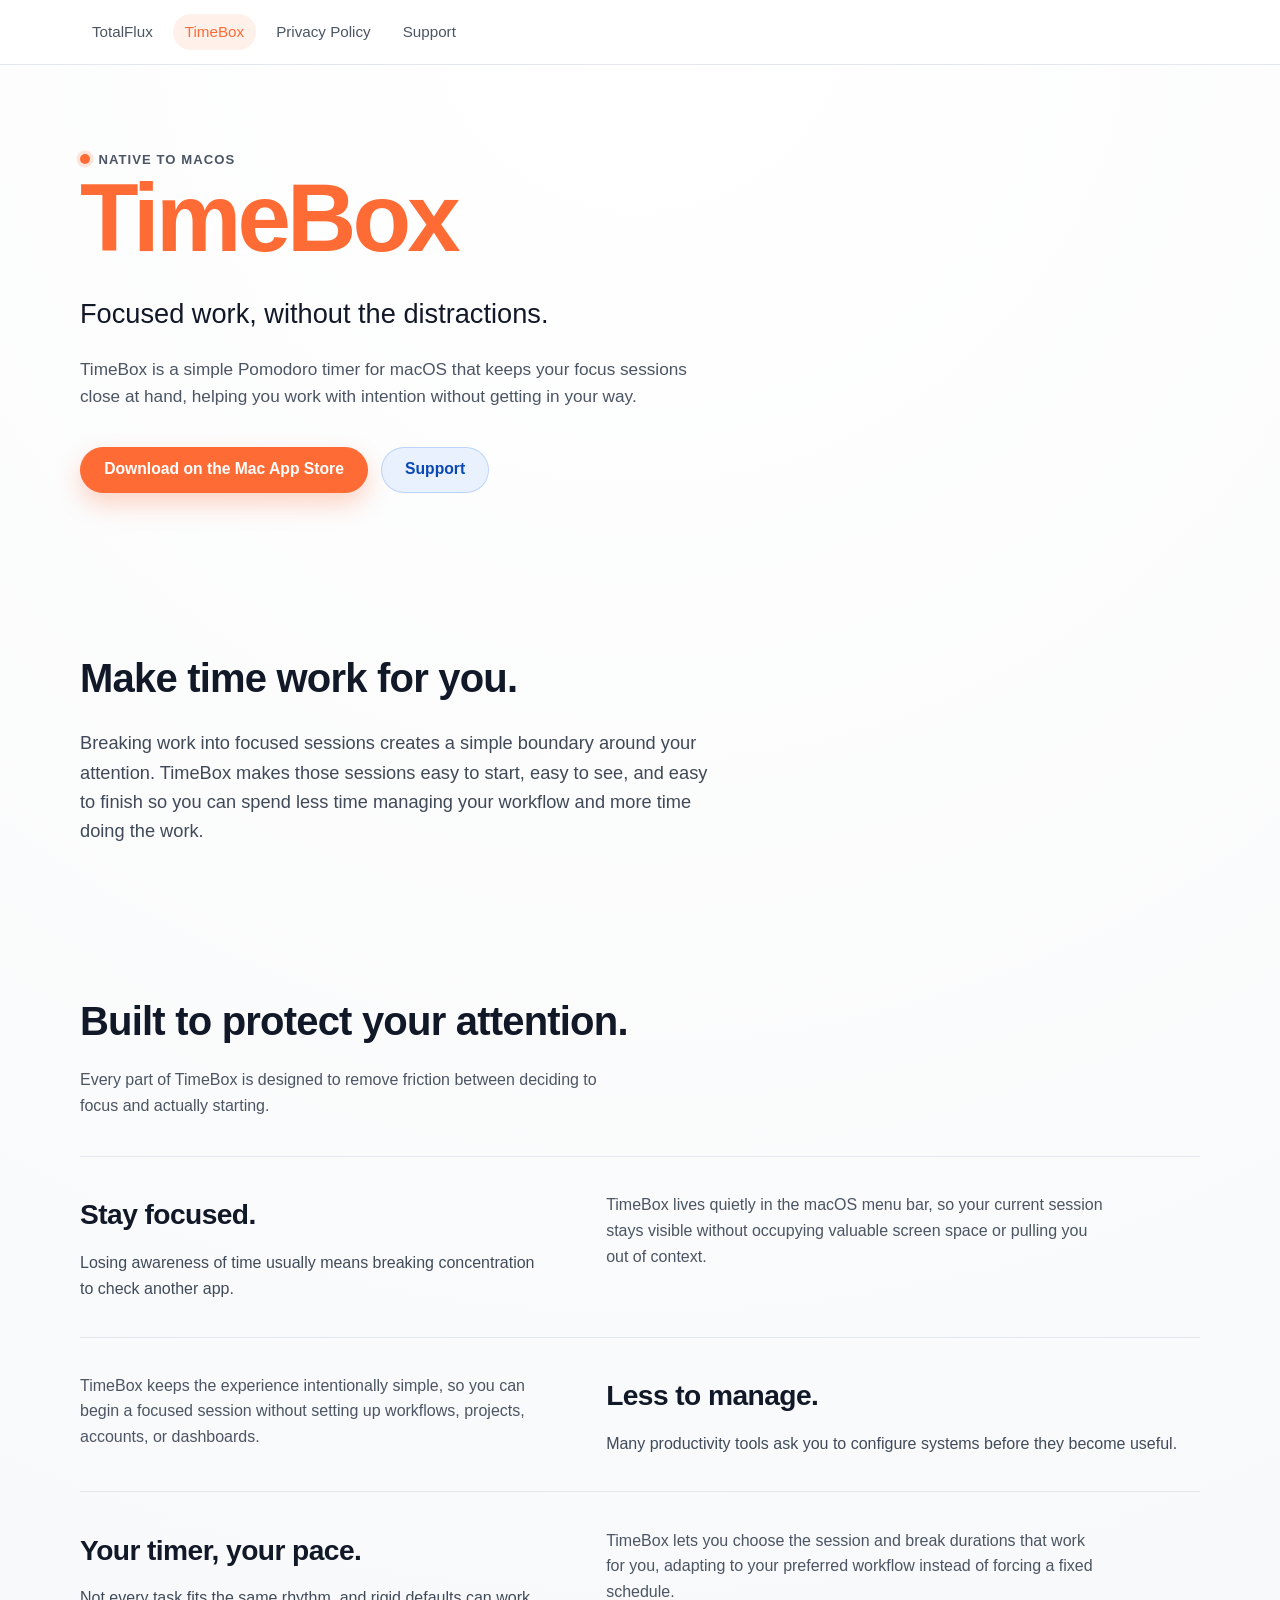
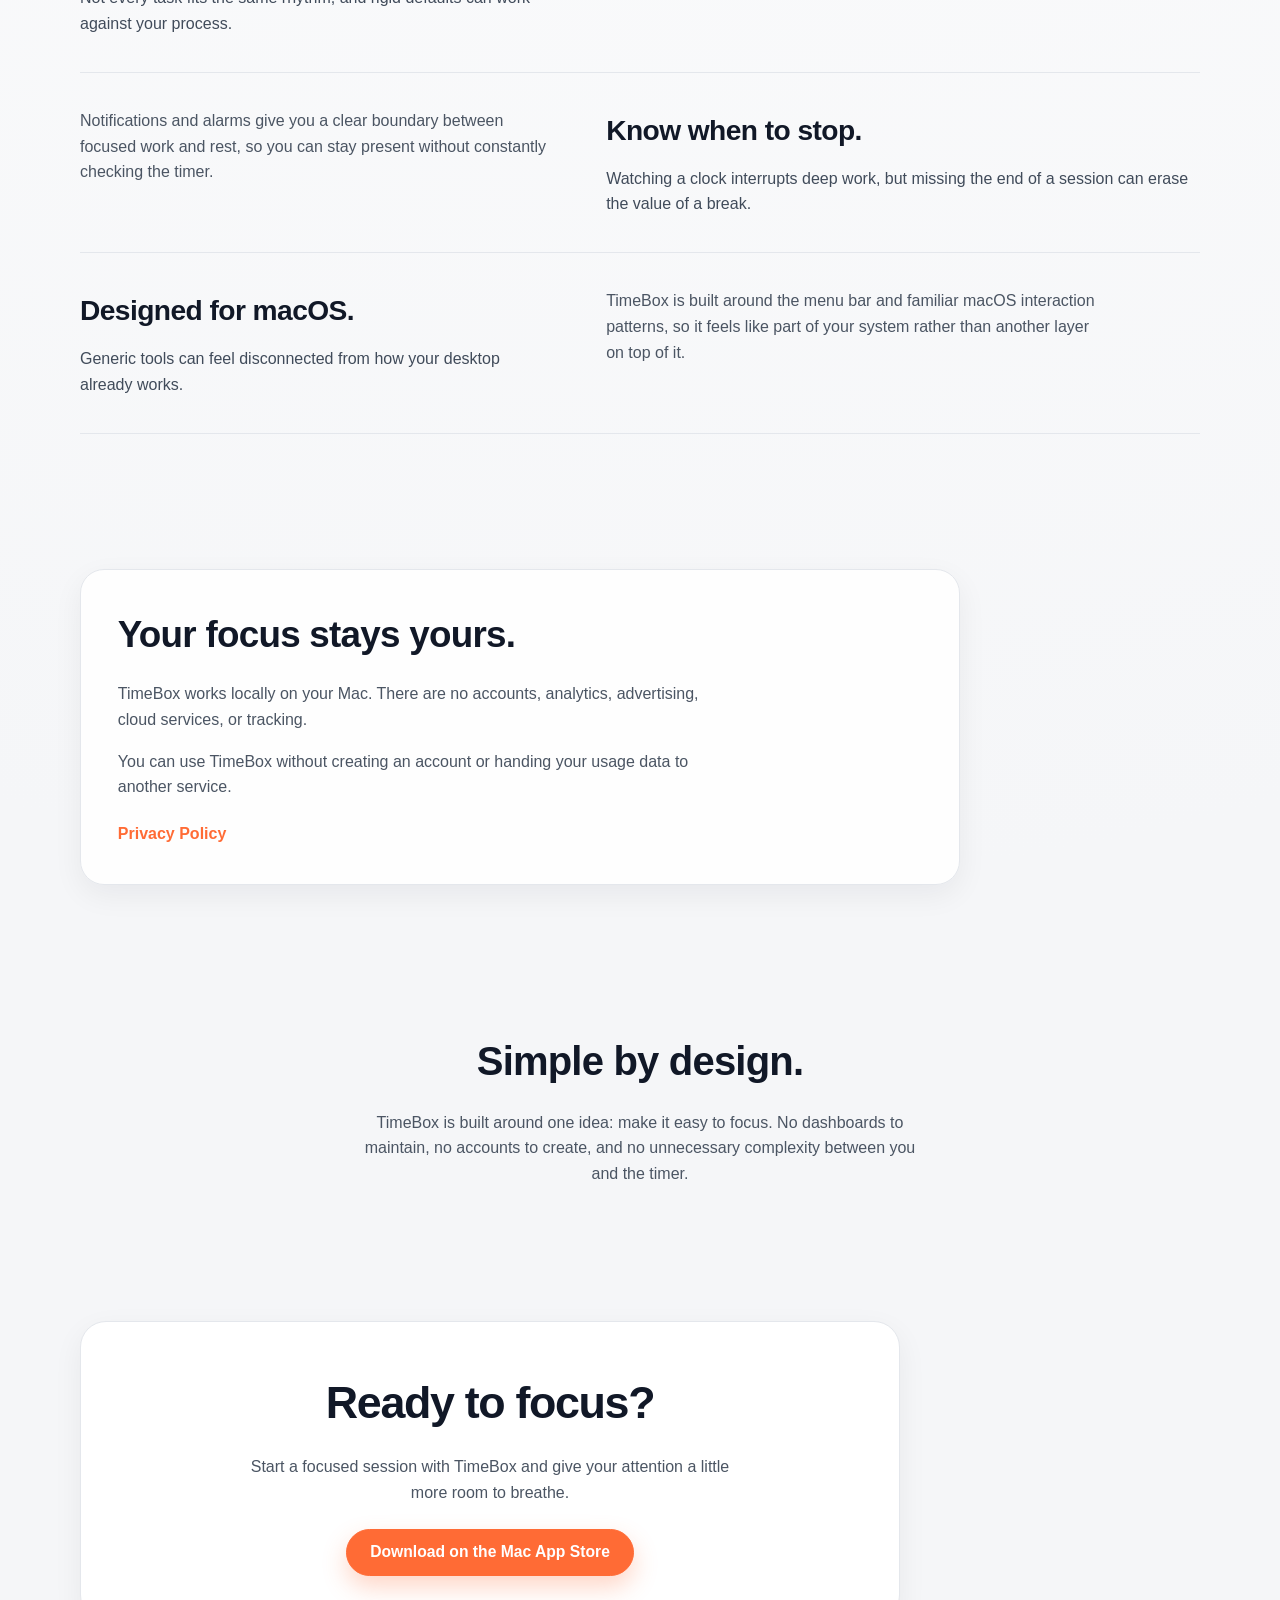
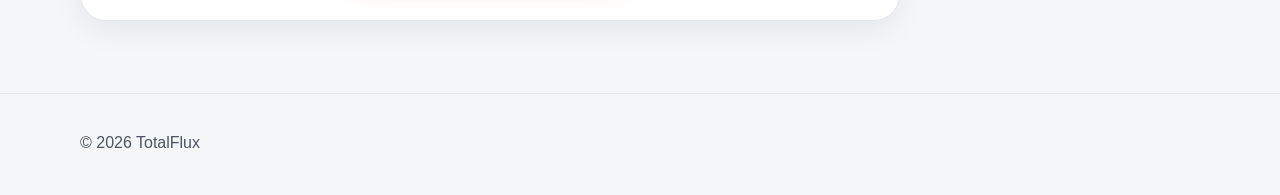
==== timebox/index.html @ 3e1428f9 "First draft of TimeBox landing page" ====
<!doctype html>
<html lang="en">
  <head>
    <meta charset="utf-8" />
    <meta name="viewport" content="width=device-width, initial-scale=1" />
    <title>TimeBox | Focused Work for macOS | TotalFlux</title>
    <meta
      name="description"
      content="TimeBox is a simple Pomodoro timer for macOS that helps you create focused work sessions and intentional breaks without extra complexity."
    />
    <link rel="stylesheet" href="../assets/style.css" />
    <link rel="stylesheet" href="../assets/timebox.css" />
  </head>
  <body class="timebox-page">
    <div class="page-shell">
      <header class="timebox-header">
        <div class="container">
          <nav class="timebox-nav" aria-label="Primary">
            <ul class="timebox-nav-list">
              <li><a class="timebox-nav-link" href="/">TotalFlux</a></li>
              <li>
                <a class="timebox-nav-link" href="index.html" aria-current="page">TimeBox</a>
              </li>
              <li>
                <a class="timebox-nav-link" href="privacy/index.html">Privacy Policy</a>
              </li>
              <li>
                <a class="timebox-nav-link" href="support/index.html">Support</a>
              </li>
            </ul>
          </nav>
        </div>
      </header>

      <main>
        <section class="hero timebox-hero" aria-labelledby="timebox-hero-title">
          <div class="container">
            <div class="hero-content timebox-hero-content">
              <p class="timebox-kicker">Native to macOS</p>
              <h1 class="hero-title" id="timebox-hero-title">
                <span class="timebox-wordmark">TimeBox</span>
              </h1>
              <p class="hero-tagline">Focused work, without the distractions.</p>
              <p class="hero-description">
                TimeBox is a simple Pomodoro timer for macOS that keeps your focus sessions
                close at hand, helping you work with intention without getting in your way.
              </p>
              <div class="timebox-cta-row">
                <button type="button" class="button-primary timebox-button timebox-button--primary">
                  Download on the Mac App Store
                </button>
                <a class="timebox-button timebox-button--secondary" href="support/index.html">
                  Support
                </a>
              </div>
            </div>
          </div>
        </section>

        <section class="section timebox-core-idea" aria-labelledby="core-idea-title">
          <div class="container">
            <div class="section-heading">
              <h2 id="core-idea-title">Make time work for you.</h2>
              <p>
                Breaking work into focused sessions creates a simple boundary around your
                attention. TimeBox makes those sessions easy to start, easy to see, and easy
                to finish so you can spend less time managing your workflow and more time
                doing the work.
              </p>
            </div>
          </div>
        </section>

        <section class="section timebox-value" aria-labelledby="timebox-value-title">
          <div class="container">
            <div class="section-heading">
              <h2 id="timebox-value-title">Built to protect your attention.</h2>
              <p>
                Every part of TimeBox is designed to remove friction between deciding to focus
                and actually starting.
              </p>
            </div>

            <div class="timebox-value-rows">
              <article class="timebox-value-row">
                <div class="timebox-value-intro">
                  <h3>Stay focused.</h3>
                  <p>
                    Losing awareness of time usually means breaking concentration to check
                    another app.
                  </p>
                </div>
                <p class="timebox-value-solution">
                  TimeBox lives quietly in the macOS menu bar, so your current session stays
                  visible without occupying valuable screen space or pulling you out of context.
                </p>
              </article>

              <article class="timebox-value-row">
                <div class="timebox-value-intro">
                  <h3>Less to manage.</h3>
                  <p>
                    Many productivity tools ask you to configure systems before they become
                    useful.
                  </p>
                </div>
                <p class="timebox-value-solution">
                  TimeBox keeps the experience intentionally simple, so you can begin a focused
                  session without setting up workflows, projects, accounts, or dashboards.
                </p>
              </article>

              <article class="timebox-value-row">
                <div class="timebox-value-intro">
                  <h3>Your timer, your pace.</h3>
                  <p>
                    Not every task fits the same rhythm, and rigid defaults can work against
                    your process.
                  </p>
                </div>
                <p class="timebox-value-solution">
                  TimeBox lets you choose the session and break durations that work for you,
                  adapting to your preferred workflow instead of forcing a fixed schedule.
                </p>
              </article>

              <article class="timebox-value-row">
                <div class="timebox-value-intro">
                  <h3>Know when to stop.</h3>
                  <p>
                    Watching a clock interrupts deep work, but missing the end of a session can
                    erase the value of a break.
                  </p>
                </div>
                <p class="timebox-value-solution">
                  Notifications and alarms give you a clear boundary between focused work and
                  rest, so you can stay present without constantly checking the timer.
                </p>
              </article>

              <article class="timebox-value-row">
                <div class="timebox-value-intro">
                  <h3>Designed for macOS.</h3>
                  <p>
                    Generic tools can feel disconnected from how your desktop already works.
                  </p>
                </div>
                <p class="timebox-value-solution">
                  TimeBox is built around the menu bar and familiar macOS interaction patterns,
                  so it feels like part of your system rather than another layer on top of it.
                </p>
              </article>
            </div>
          </div>
        </section>

        <section class="section timebox-privacy" aria-labelledby="timebox-privacy-title">
          <div class="container">
            <div class="timebox-privacy-panel">
              <h2 id="timebox-privacy-title">Your focus stays yours.</h2>
              <p>
                TimeBox works locally on your Mac. There are no accounts, analytics,
                advertising, cloud services, or tracking.
              </p>
              <p>
                You can use TimeBox without creating an account or handing your usage data to
                another service.
              </p>
              <a class="product-link timebox-privacy-link" href="privacy/index.html">
                Privacy Policy
              </a>
            </div>
          </div>
        </section>

        <section class="section timebox-simplicity" aria-labelledby="timebox-simplicity-title">
          <div class="container">
            <div class="section-heading section-heading--centered">
              <h2 id="timebox-simplicity-title">Simple by design.</h2>
              <p>
                TimeBox is built around one idea: make it easy to focus. No dashboards to
                maintain, no accounts to create, and no unnecessary complexity between you and
                the timer.
              </p>
            </div>
          </div>
        </section>

        <section class="section timebox-final-cta" aria-labelledby="timebox-final-cta-title">
          <div class="container">
            <div class="timebox-final-cta-panel">
              <h2 id="timebox-final-cta-title">Ready to focus?</h2>
              <p>
                Start a focused session with TimeBox and give your attention a little more room
                to breathe.
              </p>
              <button type="button" class="button-primary timebox-button timebox-button--primary">
                Download on the Mac App Store
              </button>
            </div>
          </div>
        </section>
      </main>

      <footer class="site-footer">
        <div class="container">
          <p>&copy; 2026 TotalFlux</p>
        </div>
      </footer>
    </div>
  </body>
</html>
---- assets/style.css ----
:root {
  --font-sans: -apple-system, BlinkMacSystemFont, "SF Pro Text", "SF Pro Display",
    "Segoe UI", Roboto, "Helvetica Neue", Arial, sans-serif;
  --color-background: #f5f6f8;
  --color-surface: #ffffff;
  --color-border: #e4e7ec;
  --color-text-primary: #111827;
  --color-text-secondary: #4b5563;
  --color-accent: #111111;
  --color-accent-hover: #2a2a2a;
  --radius-card: 20px;
  --radius-button: 999px;
  --shadow-soft: 0 10px 30px rgba(17, 24, 39, 0.06);
  --shadow-hover: 0 18px 36px rgba(17, 24, 39, 0.1);
  --transition-base: 240ms ease;
  --max-content-width: 1120px;
}

*,
*::before,
*::after {
  box-sizing: border-box;
}

html,
body {
  margin: 0;
  padding: 0;
}

body {
  font-family: var(--font-sans);
  color: var(--color-text-primary);
  background: radial-gradient(circle at top, #ffffff 0%, var(--color-background) 72%);
  line-height: 1.6;
  text-rendering: optimizeLegibility;
  -webkit-font-smoothing: antialiased;
}

.page-shell {
  min-height: 100vh;
  display: flex;
  flex-direction: column;
}

.container {
  width: min(var(--max-content-width), calc(100% - 3rem));
  margin: 0 auto;
}

.hero {
  padding: clamp(5rem, 13vh, 9rem) 0 clamp(4rem, 10vh, 7rem);
}

.hero-content {
  max-width: 760px;
}

.hero-content--centered {
  margin: 0 auto;
  text-align: center;
}

.hero-content--centered .hero-tagline,
.hero-content--centered .hero-description {
  margin-inline: auto;
}

.hero-title {
  margin: 0;
  font-size: clamp(3.15rem, 8vw, 6rem);
  font-weight: 620;
  letter-spacing: -0.04em;
  line-height: 0.96;
}

.hero-tagline {
  margin: 1.75rem 0 0;
  font-size: clamp(1.2rem, 2.2vw, 1.7rem);
  color: var(--color-text-primary);
  max-width: 34ch;
}

.hero-description {
  margin: 1.25rem 0 0;
  max-width: 65ch;
  font-size: 1.075rem;
  color: var(--color-text-secondary);
}

.button-primary {
  margin-top: 2.25rem;
  display: inline-flex;
  align-items: center;
  justify-content: center;
  padding: 0.8rem 1.45rem;
  border-radius: var(--radius-button);
  background: var(--color-accent);
  color: #ffffff;
  text-decoration: none;
  font-weight: 560;
  transition: background-color var(--transition-base),
    transform var(--transition-base), box-shadow var(--transition-base);
  box-shadow: 0 10px 20px rgba(17, 24, 39, 0.12);
}

.button-primary:hover,
.button-primary:focus-visible {
  background: var(--color-accent-hover);
  transform: translateY(-1px);
  box-shadow: 0 14px 22px rgba(17, 24, 39, 0.16);
}

.section {
  padding: clamp(3.4rem, 8vh, 5rem) 0;
}

.section-heading h2 {
  margin: 0;
  font-size: clamp(1.85rem, 3.4vw, 2.5rem);
  letter-spacing: -0.02em;
}

.section-heading p {
  margin: 0.9rem 0 0;
  color: var(--color-text-secondary);
  max-width: 62ch;
}

.section-heading--centered {
  text-align: center;
}

.section-heading--centered p {
  margin-inline: auto;
}

.principles-grid {
  margin-top: 2rem;
  display: grid;
  grid-template-columns: repeat(2, minmax(0, 1fr));
  gap: 1rem;
}

.principle-card,
.product-card {
  border-radius: var(--radius-card);
  border: 1px solid var(--color-border);
  background: var(--color-surface);
  box-shadow: var(--shadow-soft);
  transition: transform var(--transition-base), box-shadow var(--transition-base),
    border-color var(--transition-base);
}

.principle-card {
  padding: 1.55rem;
}

.principle-card h3 {
  margin: 0;
  font-size: 1.24rem;
  letter-spacing: -0.01em;
}

.principle-card p {
  margin: 0.75rem 0 0;
  color: var(--color-text-secondary);
}

.principle-card:hover,
.principle-card:focus-within,
.product-card:hover,
.product-card:focus-within {
  transform: translateY(-4px);
  border-color: #d4dae2;
  box-shadow: var(--shadow-hover);
}

.section-products {
  padding-top: 2.25rem;
}

.products-layout {
  margin-top: 1.4rem;
  display: flex;
  flex-wrap: wrap;
  justify-content: center;
  gap: 1rem;
}

.product-card {
  margin-top: 0;
  padding: 2rem;
  max-width: 680px;
  flex: 1 1 320px;
}

.product-card h3 {
  margin: 0;
  font-size: clamp(1.5rem, 2.4vw, 2rem);
  letter-spacing: -0.02em;
}

.product-card p {
  margin: 0.85rem 0 0;
  color: var(--color-text-secondary);
  max-width: 56ch;
}

.product-link {
  display: inline-block;
  margin-top: 1.2rem;
  color: var(--color-text-primary);
  font-weight: 600;
  text-decoration: none;
  transition: color var(--transition-base);
}

.product-link:hover,
.product-link:focus-visible {
  color: #1e3a8a;
}

.site-footer {
  margin-top: auto;
  padding: 2.2rem 0 2.5rem;
  border-top: 1px solid var(--color-border);
}

.site-footer p {
  margin: 0;
  color: var(--color-text-secondary);
}

@media (max-width: 900px) {
  .container {
    width: min(var(--max-content-width), calc(100% - 2.25rem));
  }

  .hero {
    padding-top: clamp(4.1rem, 10vh, 6.2rem);
  }

  .principles-grid {
    grid-template-columns: 1fr;
  }
}

@media (max-width: 600px) {
  .hero-tagline {
    margin-top: 1.2rem;
  }

  .button-primary {
    margin-top: 1.8rem;
    width: 100%;
  }

  .principle-card,
  .product-card {
    padding: 1.4rem;
  }
}
---- assets/timebox.css ----
/* TimeBox-specific styles only.
   Keep shared typography, layout, and reusable components in assets/style.css. */

.timebox-page {
  --timebox-accent: #ff6b35;
  --timebox-accent-soft: #ff8559;
  --timebox-blue: #0c66f4;
  --timebox-blue-ink: #0a49b5;
  --timebox-ring: rgba(255, 107, 53, 0.36);
  --timebox-nav-bg: rgba(255, 255, 255, 0.8);
}

.timebox-page {
  background: radial-gradient(circle at top, #ffffff 0%, #f5f6f8 72%);
}

.timebox-page .timebox-header {
  position: sticky;
  top: 0;
  z-index: 20;
  border-bottom: 1px solid var(--color-border);
  background: var(--timebox-nav-bg);
  backdrop-filter: blur(7px);
}

.timebox-page .timebox-nav {
  padding: 0.9rem 0;
}

.timebox-page .timebox-nav-list {
  margin: 0;
  padding: 0;
  list-style: none;
  display: flex;
  align-items: center;
  justify-content: flex-start;
  gap: 0.5rem;
  flex-wrap: wrap;
}

.timebox-page .timebox-nav-link {
  display: inline-flex;
  align-items: center;
  min-height: 2rem;
  padding: 0.35rem 0.75rem;
  border-radius: 999px;
  color: var(--color-text-secondary);
  text-decoration: none;
  font-size: 0.95rem;
  font-weight: 540;
  transition: background-color var(--transition-base), color var(--transition-base);
}

.timebox-page .timebox-nav-link:hover,
.timebox-page .timebox-nav-link:focus-visible {
  color: var(--color-text-primary);
  background: rgba(17, 24, 39, 0.05);
}

.timebox-page .timebox-nav-link[aria-current="page"] {
  color: var(--timebox-accent);
  background: rgba(255, 107, 53, 0.1);
}

.timebox-page .timebox-hero {
  padding-top: clamp(3.2rem, 9vh, 5.8rem);
}

.timebox-page .timebox-hero-content {
  max-width: 720px;
}

.timebox-page .timebox-kicker {
  margin: 0;
  display: inline-flex;
  align-items: center;
  gap: 0.5rem;
  font-size: 0.82rem;
  font-weight: 620;
  letter-spacing: 0.08em;
  text-transform: uppercase;
  color: var(--color-text-secondary);
}

.timebox-page .timebox-kicker::before {
  content: "";
  width: 0.65rem;
  height: 0.65rem;
  border-radius: 999px;
  background: var(--timebox-accent);
  box-shadow: 0 0 0 0.22rem rgba(255, 107, 53, 0.16);
}

.timebox-page .timebox-wordmark {
  color: var(--timebox-accent);
}

.timebox-page .timebox-cta-row {
  margin-top: 2.25rem;
  display: flex;
  flex-wrap: wrap;
  gap: 0.8rem;
  align-items: center;
}

.timebox-page .timebox-button {
  display: inline-flex;
  align-items: center;
  justify-content: center;
  padding: 0.8rem 1.45rem;
  border-radius: var(--radius-button);
  border: 1px solid transparent;
  font-size: 0.98rem;
  font-weight: 560;
  line-height: 1.2;
  text-decoration: none;
  cursor: pointer;
  transition: transform var(--transition-base), box-shadow var(--transition-base),
    border-color var(--transition-base), background-color var(--transition-base),
    color var(--transition-base);
}

.timebox-page .button-primary.timebox-button {
  margin-top: 0;
}

.timebox-page .timebox-button--primary {
  background: var(--timebox-accent);
  border-color: var(--timebox-accent);
  color: #ffffff;
  box-shadow: 0 11px 24px rgba(255, 107, 53, 0.28);
}

.timebox-page .timebox-button--primary:hover,
.timebox-page .timebox-button--primary:focus-visible {
  background: #f45a22;
  border-color: #f45a22;
  transform: translateY(-1px);
  box-shadow: 0 14px 28px rgba(255, 107, 53, 0.3);
}

.timebox-page .timebox-button--secondary {
  background: rgba(12, 102, 244, 0.08);
  border-color: rgba(12, 102, 244, 0.2);
  color: var(--timebox-blue-ink);
}

.timebox-page .timebox-button--secondary:hover,
.timebox-page .timebox-button--secondary:focus-visible {
  background: rgba(12, 102, 244, 0.16);
  border-color: rgba(12, 102, 244, 0.34);
  color: #083892;
  transform: translateY(-1px);
}

.timebox-page .timebox-core-idea {
  padding-top: clamp(2.8rem, 7vh, 4.1rem);
}

.timebox-page .timebox-core-idea .section-heading {
  max-width: 860px;
}

.timebox-page .timebox-core-idea .section-heading p {
  margin-top: 1.15rem;
  font-size: 1.14rem;
  color: #3f4957;
}

.timebox-page .timebox-value .section-heading {
  max-width: 760px;
}

.timebox-page .timebox-value-rows {
  margin-top: 2.35rem;
  border-top: 1px solid var(--color-border);
}

.timebox-page .timebox-value-row {
  display: grid;
  grid-template-columns: minmax(0, 0.95fr) minmax(0, 1.2fr);
  gap: 1.3rem 3.5rem;
  align-items: start;
  padding: 2.2rem 0;
  border-bottom: 1px solid var(--color-border);
}

.timebox-page .timebox-value-row:nth-child(even) .timebox-value-intro {
  grid-column: 2;
}

.timebox-page .timebox-value-row:nth-child(even) .timebox-value-solution {
  grid-column: 1;
  grid-row: 1;
}

.timebox-page .timebox-value-intro h3 {
  margin: 0;
  font-size: clamp(1.32rem, 2.8vw, 1.76rem);
  letter-spacing: -0.02em;
}

.timebox-page .timebox-value-intro p {
  margin: 0.8rem 0 0;
  color: #404b5a;
}

.timebox-page .timebox-value-solution {
  margin: 0;
  max-width: 56ch;
  color: var(--color-text-secondary);
}

.timebox-page .timebox-privacy {
  padding-top: clamp(2.8rem, 7vh, 4.3rem);
}

.timebox-page .timebox-privacy-panel {
  max-width: 880px;
  padding: clamp(1.5rem, 3vw, 2.3rem);
  border: 1px solid var(--color-border);
  border-radius: calc(var(--radius-card) + 4px);
  background: rgba(255, 255, 255, 0.9);
  box-shadow: var(--shadow-soft);
}

.timebox-page .timebox-privacy-panel h2 {
  margin: 0;
  font-size: clamp(1.8rem, 3vw, 2.3rem);
  letter-spacing: -0.02em;
}

.timebox-page .timebox-privacy-panel p {
  margin: 1rem 0 0;
  color: var(--color-text-secondary);
  max-width: 68ch;
}

.timebox-page .timebox-privacy-link {
  margin-top: 1.35rem;
  color: var(--timebox-accent);
}

.timebox-page .timebox-privacy-link:hover,
.timebox-page .timebox-privacy-link:focus-visible {
  color: #d74e1d;
}

.timebox-page .timebox-simplicity {
  padding-top: clamp(3rem, 8vh, 4.6rem);
}

.timebox-page .timebox-simplicity .section-heading {
  max-width: 740px;
  margin: 0 auto;
}

.timebox-page .timebox-simplicity .section-heading p {
  margin-top: 1.05rem;
}

.timebox-page .timebox-final-cta {
  padding-top: clamp(2.9rem, 7vh, 4.2rem);
}

.timebox-page .timebox-final-cta-panel {
  max-width: 820px;
  padding: clamp(1.7rem, 4vw, 2.8rem);
  border: 1px solid var(--color-border);
  border-radius: calc(var(--radius-card) + 6px);
  background: var(--color-surface);
  text-align: center;
  box-shadow: var(--shadow-soft);
}

.timebox-page .timebox-final-cta-panel h2 {
  margin: 0;
  font-size: clamp(1.92rem, 3.8vw, 2.8rem);
  letter-spacing: -0.03em;
}

.timebox-page .timebox-final-cta-panel p {
  margin: 0.95rem auto 0;
  max-width: 54ch;
  color: var(--color-text-secondary);
}

.timebox-page .timebox-final-cta-panel .timebox-button {
  margin-top: 1.5rem;
}

.timebox-page a:focus-visible,
.timebox-page button:focus-visible {
  outline: 3px solid var(--timebox-ring);
  outline-offset: 3px;
}

@media (max-width: 980px) {
  .timebox-page .timebox-value-row,
  .timebox-page .timebox-value-row:nth-child(even) {
    grid-template-columns: 1fr;
    gap: 1rem;
  }

  .timebox-page .timebox-value-row:nth-child(even) .timebox-value-intro,
  .timebox-page .timebox-value-row:nth-child(even) .timebox-value-solution {
    grid-column: auto;
    grid-row: auto;
  }
}

@media (max-width: 760px) {
  .timebox-page .timebox-header {
    position: static;
    backdrop-filter: none;
  }

  .timebox-page .timebox-nav-list {
    gap: 0.45rem;
  }

  .timebox-page .timebox-nav-link {
    min-height: 2.1rem;
    padding: 0.38rem 0.68rem;
    font-size: 0.92rem;
  }

  .timebox-page .timebox-cta-row {
    gap: 0.65rem;
  }
}

@media (max-width: 600px) {
  .timebox-page .timebox-hero {
    padding-top: 2.7rem;
  }

  .timebox-page .timebox-cta-row {
    margin-top: 1.75rem;
  }

  .timebox-page .timebox-button,
  .timebox-page .timebox-button--secondary {
    width: 100%;
  }

  .timebox-page .timebox-value-row {
    padding: 1.65rem 0;
  }

  .timebox-page .timebox-core-idea .section-heading p {
    font-size: 1.05rem;
  }
}

@media (prefers-reduced-motion: reduce) {
  .timebox-page *,
  .timebox-page *::before,
  .timebox-page *::after {
    transition: none !important;
    animation: none !important;
    scroll-behavior: auto !important;
  }
}
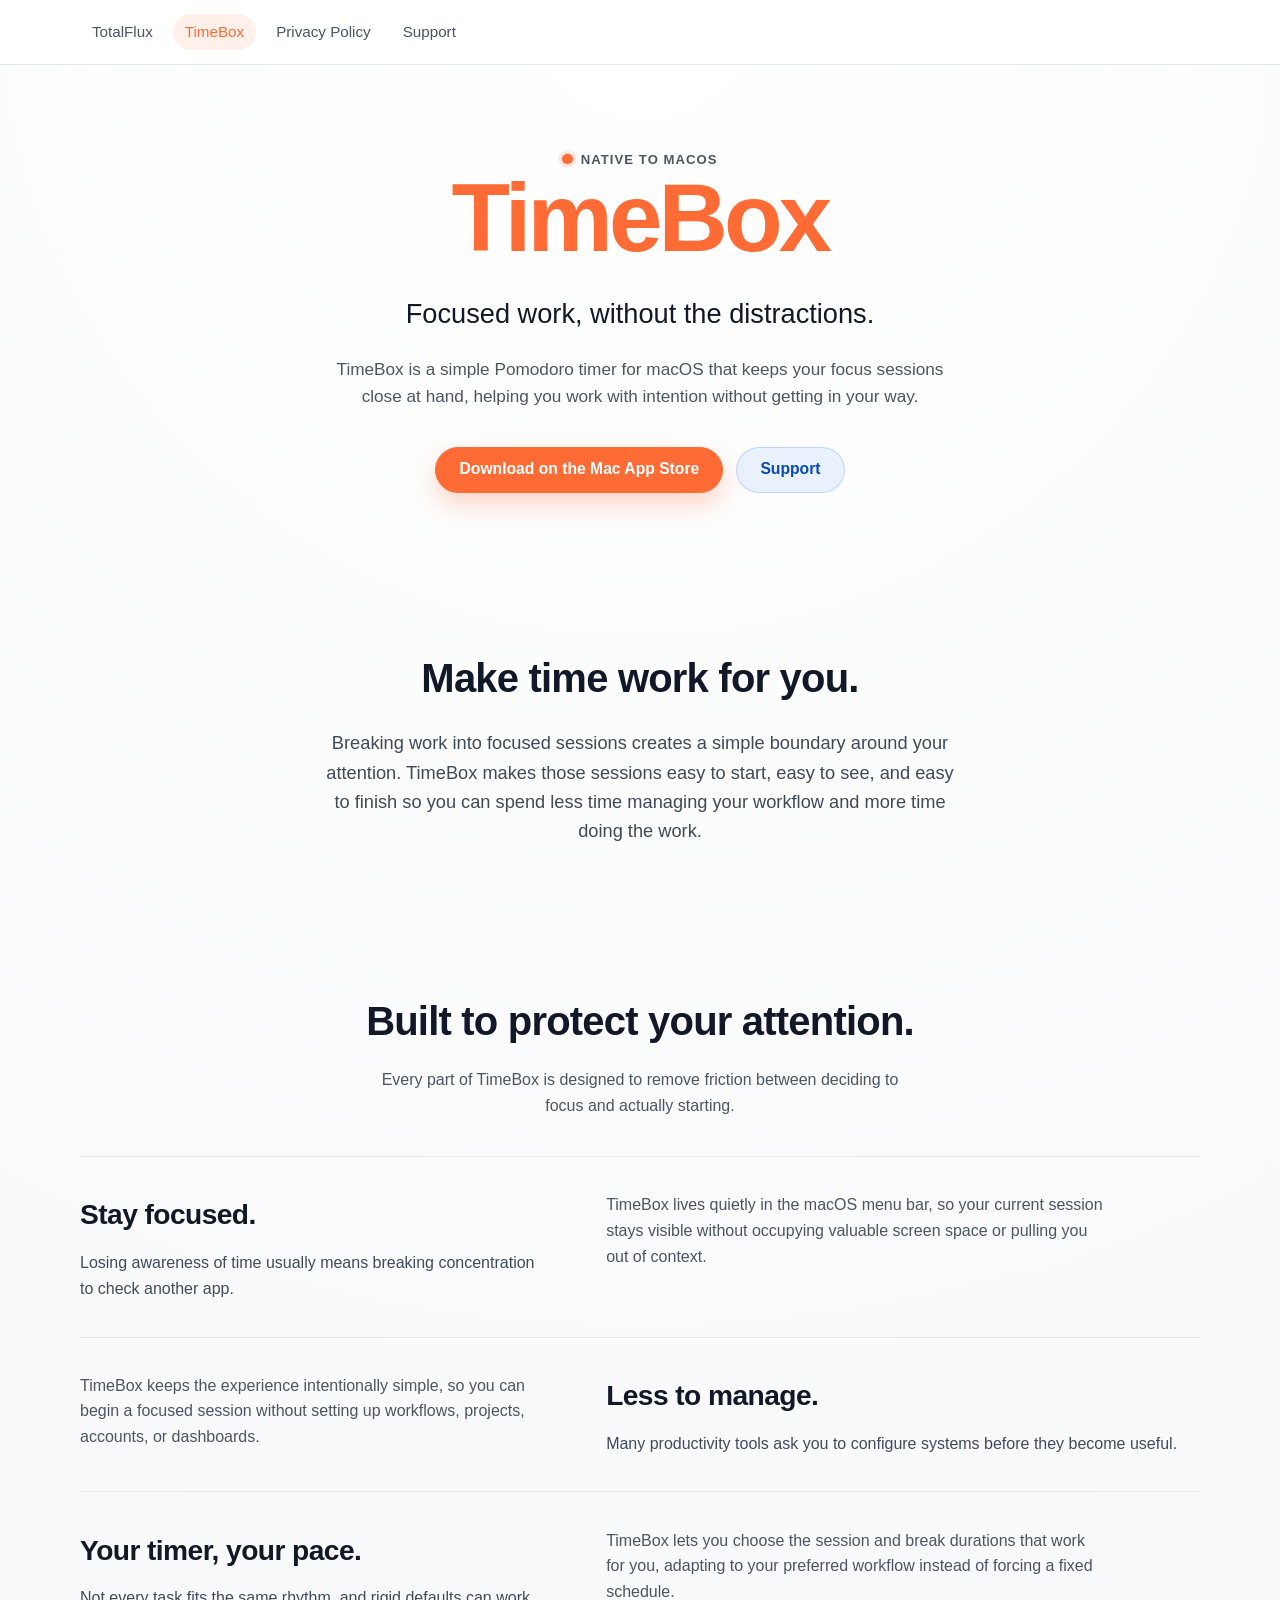
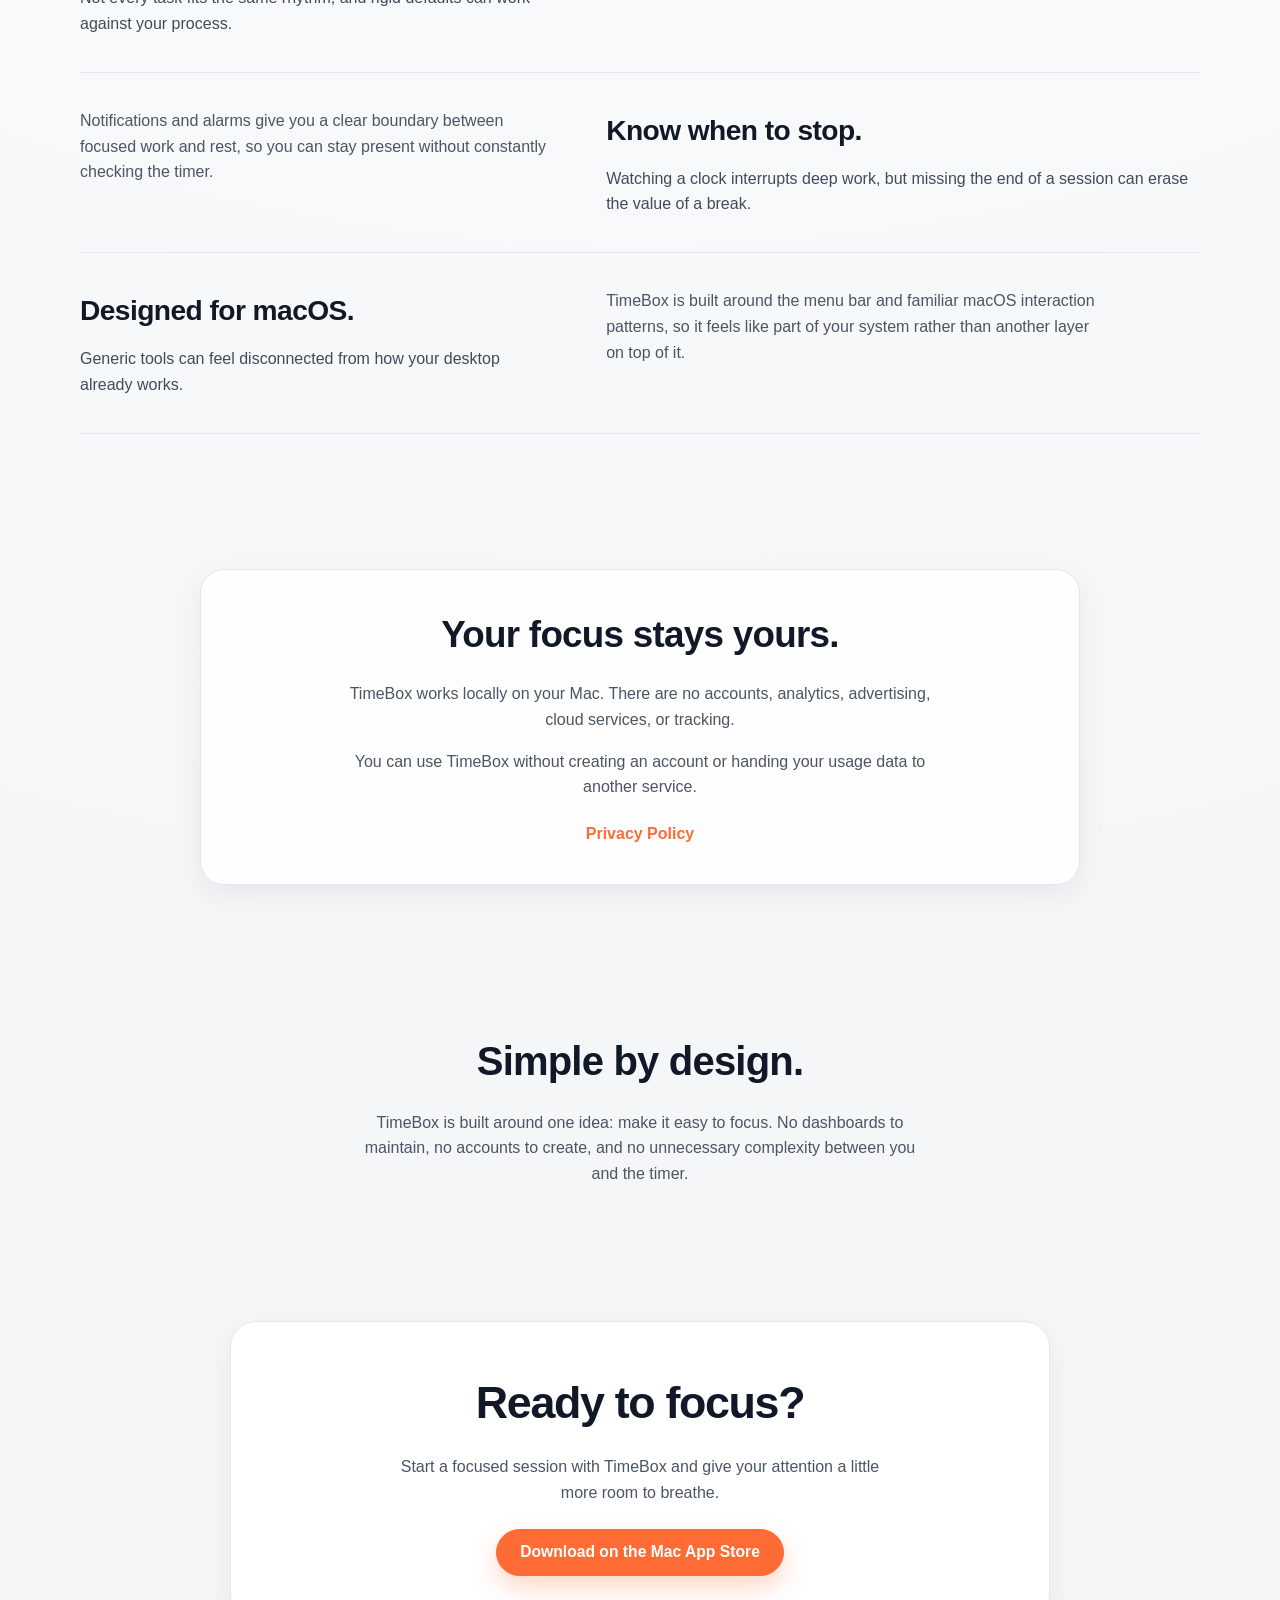
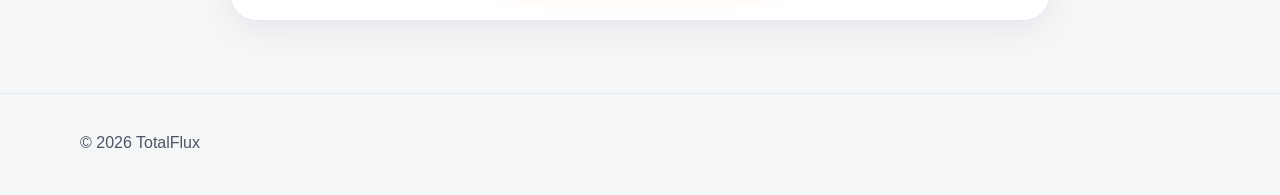
==== commit 4f8a9996: "Initial implementation of TimeBox landing page" ====
--- a/timebox/index.html
+++ b/timebox/index.html
@@ -17,7 +17,7 @@
         <div class="container">
           <nav class="timebox-nav" aria-label="Primary">
             <ul class="timebox-nav-list">
-              <li><a class="timebox-nav-link" href="/">TotalFlux</a></li>
+              <li><a class="timebox-nav-link" href="../index.html">TotalFlux</a></li>
               <li>
                 <a class="timebox-nav-link" href="index.html" aria-current="page">TimeBox</a>
               </li>
@@ -35,7 +35,7 @@
       <main>
         <section class="hero timebox-hero" aria-labelledby="timebox-hero-title">
           <div class="container">
-            <div class="hero-content timebox-hero-content">
+            <div class="hero-content timebox-hero-content hero-content--centered">
               <p class="timebox-kicker">Native to macOS</p>
               <h1 class="hero-title" id="timebox-hero-title">
                 <span class="timebox-wordmark">TimeBox</span>
@@ -59,7 +59,7 @@
 
         <section class="section timebox-core-idea" aria-labelledby="core-idea-title">
           <div class="container">
-            <div class="section-heading">
+            <div class="section-heading section-heading--centered">
               <h2 id="core-idea-title">Make time work for you.</h2>
               <p>
                 Breaking work into focused sessions creates a simple boundary around your
@@ -73,7 +73,7 @@
 
         <section class="section timebox-value" aria-labelledby="timebox-value-title">
           <div class="container">
-            <div class="section-heading">
+            <div class="section-heading section-heading--centered">
               <h2 id="timebox-value-title">Built to protect your attention.</h2>
               <p>
                 Every part of TimeBox is designed to remove friction between deciding to focus
--- a/assets/timebox.css
+++ b/assets/timebox.css
@@ -101,6 +101,10 @@
   flex-wrap: wrap;
   gap: 0.8rem;
   align-items: center;
+}
+
+.timebox-page .hero-content--centered .timebox-cta-row {
+  justify-content: center;
 }
 
 .timebox-page .timebox-button {
@@ -159,6 +163,7 @@
 
 .timebox-page .timebox-core-idea .section-heading {
   max-width: 860px;
+  margin: 0 auto;
 }
 
 .timebox-page .timebox-core-idea .section-heading p {
@@ -169,6 +174,7 @@
 
 .timebox-page .timebox-value .section-heading {
   max-width: 760px;
+  margin: 0 auto;
 }
 
 .timebox-page .timebox-value-rows {
@@ -217,10 +223,12 @@
 
 .timebox-page .timebox-privacy-panel {
   max-width: 880px;
+  margin: 0 auto;
   padding: clamp(1.5rem, 3vw, 2.3rem);
   border: 1px solid var(--color-border);
   border-radius: calc(var(--radius-card) + 4px);
   background: rgba(255, 255, 255, 0.9);
+  text-align: center;
   box-shadow: var(--shadow-soft);
 }
 
@@ -231,7 +239,7 @@
 }
 
 .timebox-page .timebox-privacy-panel p {
-  margin: 1rem 0 0;
+  margin: 1rem auto 0;
   color: var(--color-text-secondary);
   max-width: 68ch;
 }
@@ -265,6 +273,7 @@
 
 .timebox-page .timebox-final-cta-panel {
   max-width: 820px;
+  margin: 0 auto;
   padding: clamp(1.7rem, 4vw, 2.8rem);
   border: 1px solid var(--color-border);
   border-radius: calc(var(--radius-card) + 6px);
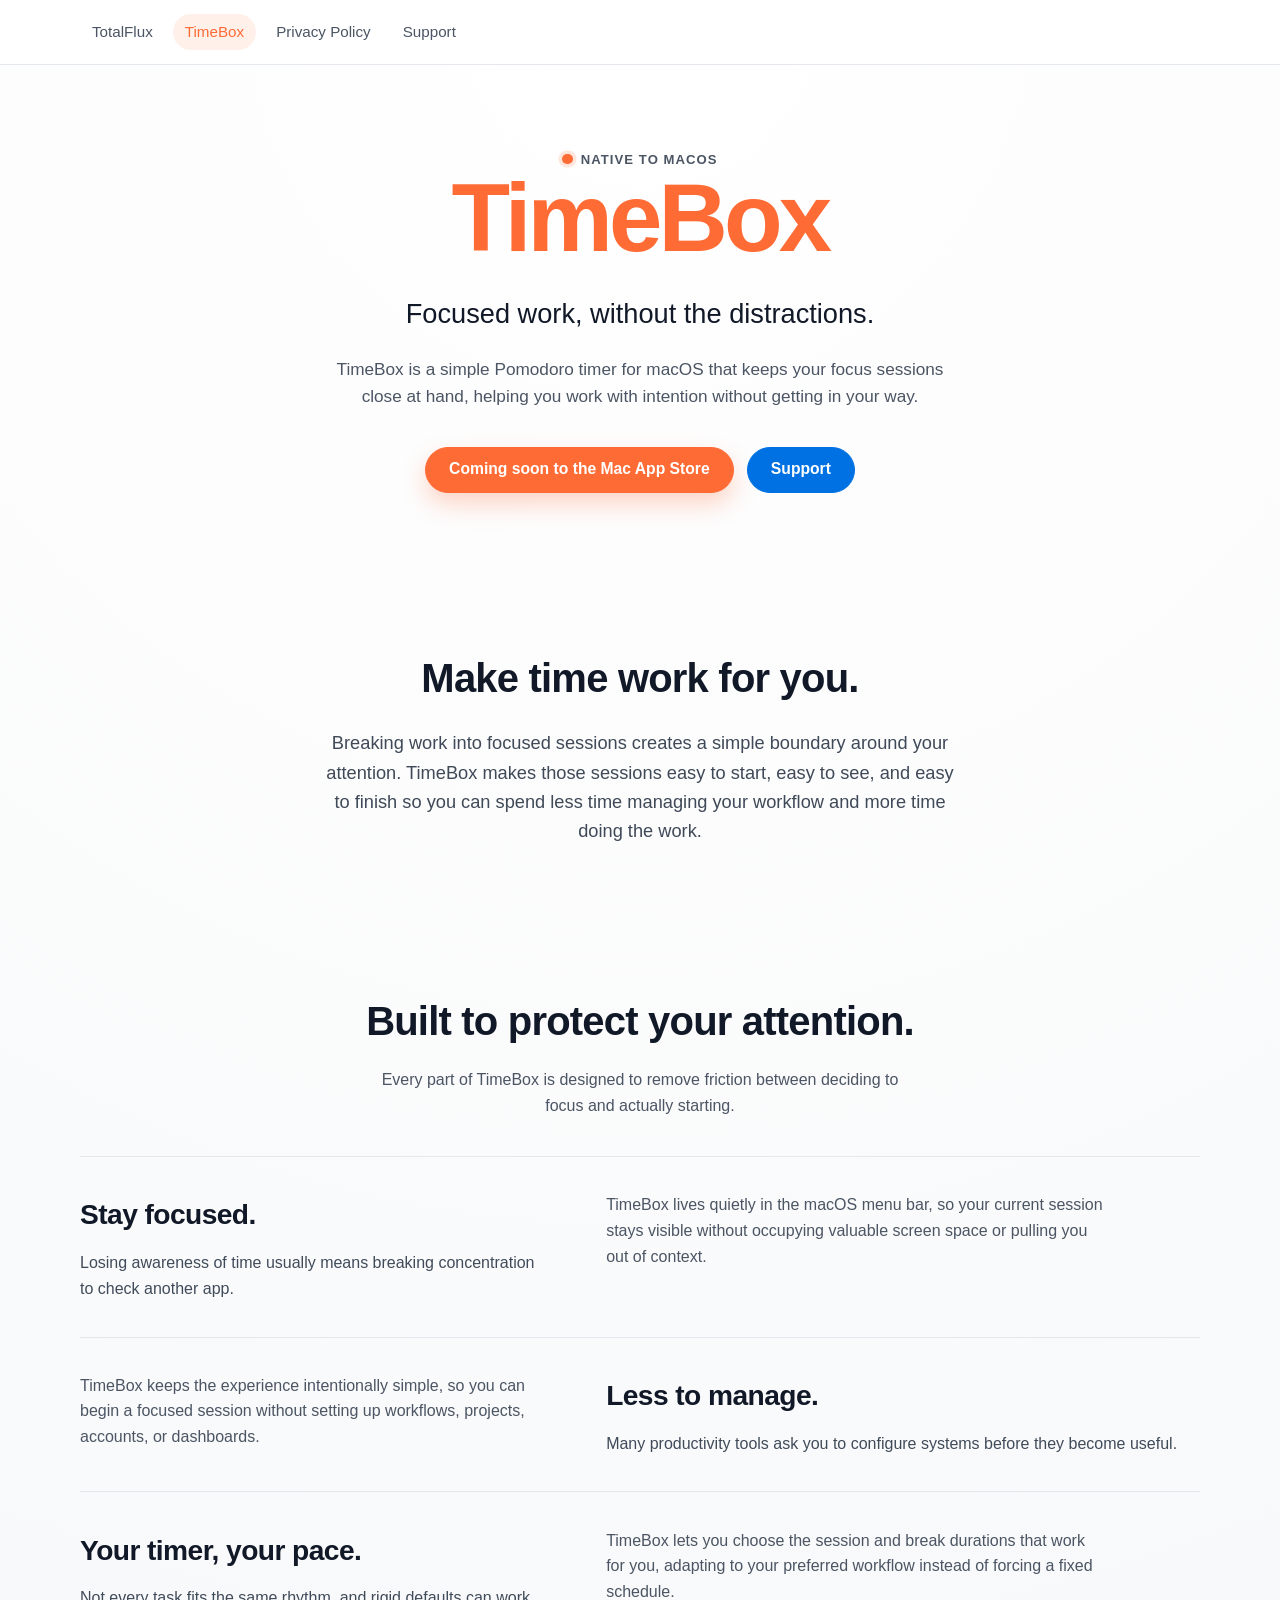
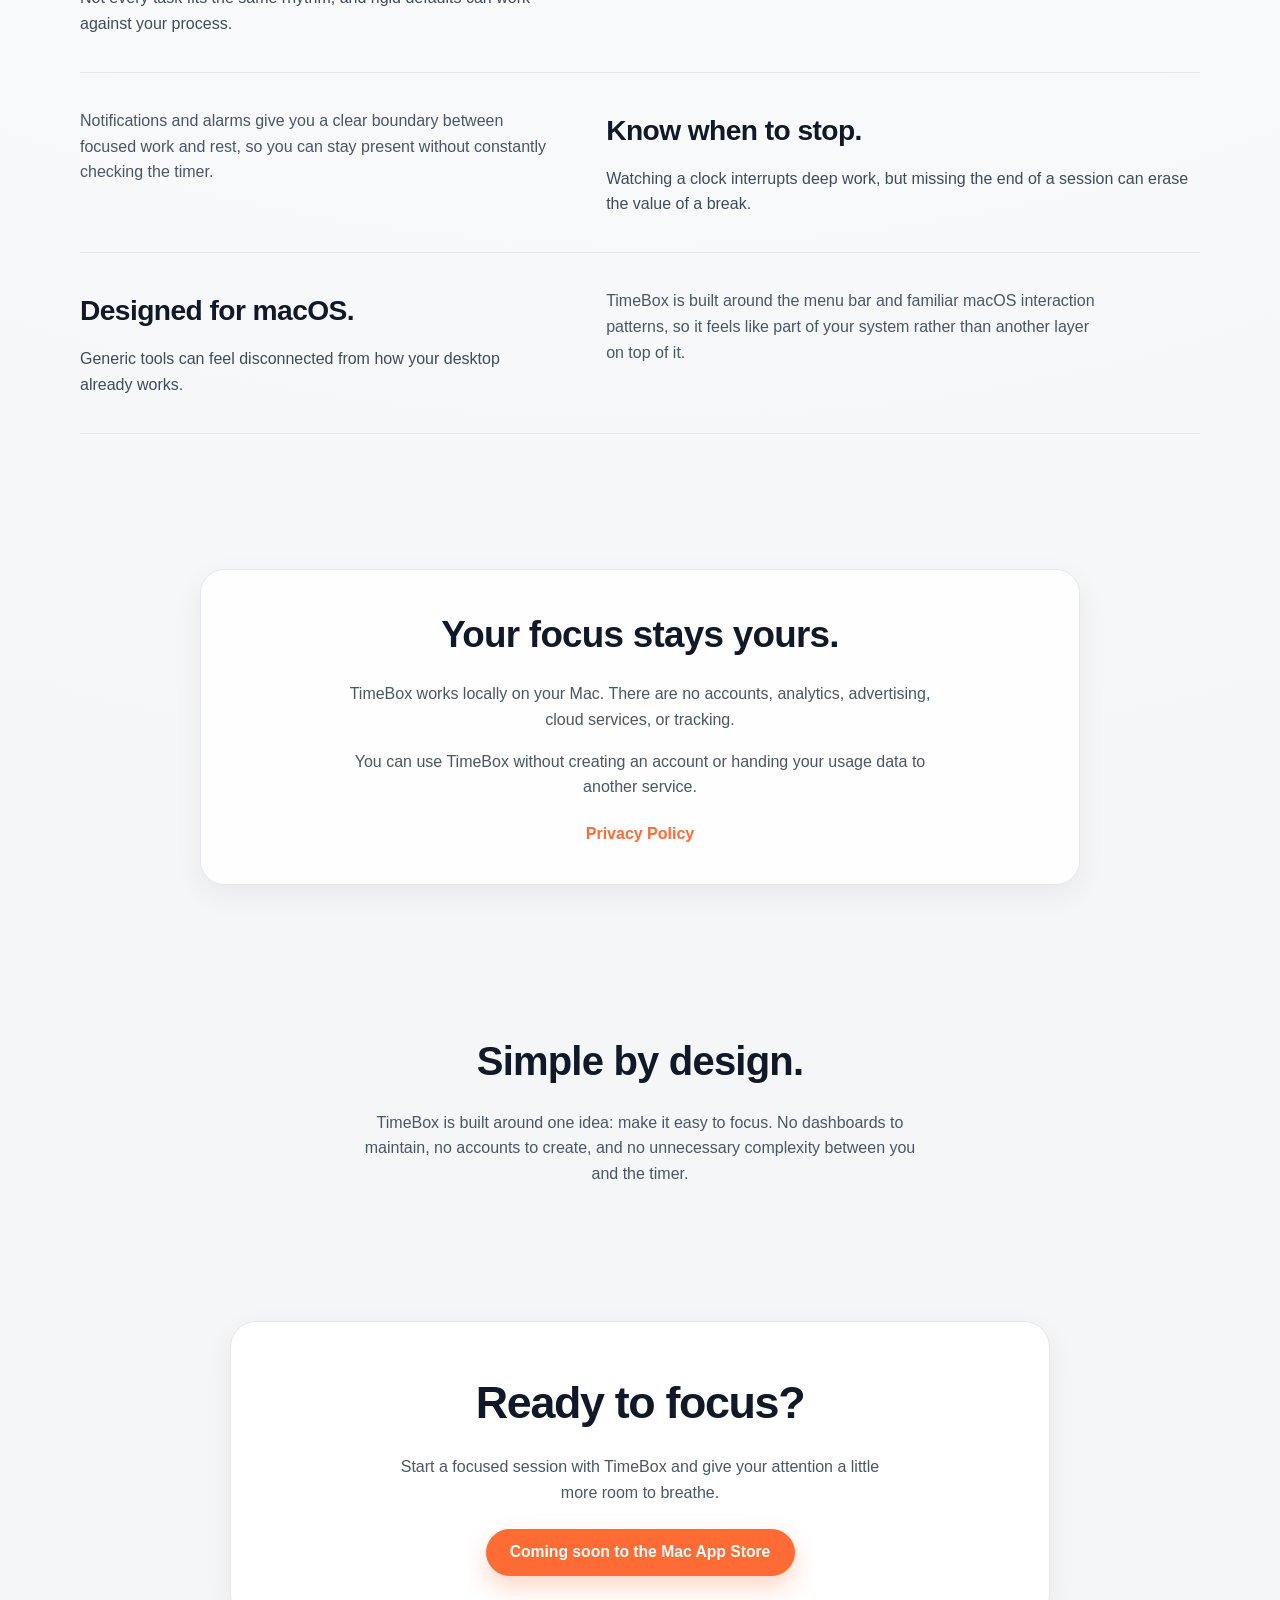
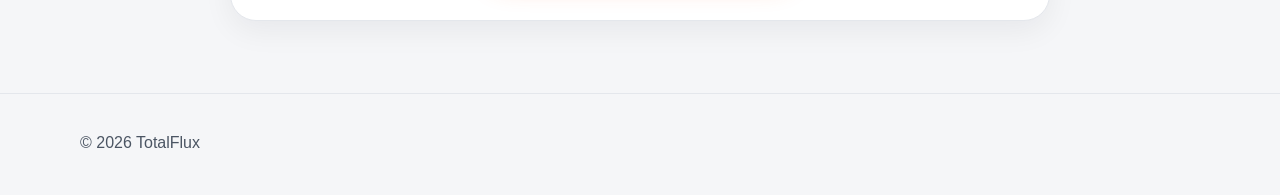
==== commit 33b3ae94: "For now change Download to Coming Soon" ====
--- a/timebox/index.html
+++ b/timebox/index.html
@@ -47,7 +47,7 @@
               </p>
               <div class="timebox-cta-row">
                 <button type="button" class="button-primary timebox-button timebox-button--primary">
-                  Download on the Mac App Store
+                  Coming soon to the Mac App Store
                 </button>
                 <a class="timebox-button timebox-button--secondary" href="support/index.html">
                   Support
@@ -195,7 +195,7 @@
                 to breathe.
               </p>
               <button type="button" class="button-primary timebox-button timebox-button--primary">
-                Download on the Mac App Store
+                Coming soon to the Mac App Store
               </button>
             </div>
           </div>
--- a/assets/style.css
+++ b/assets/style.css
@@ -8,6 +8,8 @@
   --color-text-secondary: #4b5563;
   --color-accent: #111111;
   --color-accent-hover: #2a2a2a;
+  --color-action-blue: #0071E3;
+  --color-action-blue-hover: #0068D7;
   --radius-card: 20px;
   --radius-button: 999px;
   --shadow-soft: 0 10px 30px rgba(17, 24, 39, 0.06);
@@ -221,6 +223,65 @@
   color: #1e3a8a;
 }
 
+.home-page {
+  --timebox-accent: #ff6b35;
+  --timebox-accent-soft: #ff8559;
+}
+
+.home-page .home-flux {
+  color: var(--timebox-accent);
+}
+
+.home-page header.hero .button-primary {
+  background: var(--timebox-accent);
+  box-shadow: 0 11px 24px rgba(255, 107, 53, 0.28);
+}
+
+.home-page header.hero .button-primary:hover,
+.home-page header.hero .button-primary:focus-visible {
+  background: #f45a22;
+  box-shadow: 0 14px 28px rgba(255, 107, 53, 0.3);
+}
+
+.home-page .section-products .product-card {
+  box-shadow: var(--shadow-soft), 0 8px 30px rgba(255, 133, 89, 0.32);
+}
+
+.home-page .section-products .product-card:hover,
+.home-page .section-products .product-card:focus-within {
+  box-shadow: var(--shadow-hover), 0 10px 34px rgba(255, 133, 89, 0.34);
+}
+
+.home-page .section-products .product-card h3 {
+  color: var(--timebox-accent);
+}
+
+.home-page .section-products .product-link {
+  display: inline-flex;
+  align-items: center;
+  justify-content: center;
+  padding: 0.8rem 1.45rem;
+  border-radius: var(--radius-button);
+  border: 1px solid var(--color-action-blue);
+  font-size: 0.98rem;
+  font-weight: 560;
+  line-height: 1.2;
+  text-decoration: none;
+  transition: transform var(--transition-base), box-shadow var(--transition-base),
+    border-color var(--transition-base), background-color var(--transition-base),
+    color var(--transition-base);
+  color: #ffffff;
+  background: var(--color-action-blue);
+}
+
+.home-page .section-products .product-link:hover,
+.home-page .section-products .product-link:focus-visible {
+  color: #ffffff;
+  background: var(--color-action-blue-hover);
+  border-color: var(--color-action-blue-hover);
+  transform: translateY(-1px);
+}
+
 .site-footer {
   margin-top: auto;
   padding: 2.2rem 0 2.5rem;
--- a/assets/timebox.css
+++ b/assets/timebox.css
@@ -144,16 +144,16 @@
 }
 
 .timebox-page .timebox-button--secondary {
-  background: rgba(12, 102, 244, 0.08);
-  border-color: rgba(12, 102, 244, 0.2);
-  color: var(--timebox-blue-ink);
+  background: var(--color-action-blue);
+  border-color: var(--color-action-blue);
+  color: #ffffff;
 }
 
 .timebox-page .timebox-button--secondary:hover,
 .timebox-page .timebox-button--secondary:focus-visible {
-  background: rgba(12, 102, 244, 0.16);
-  border-color: rgba(12, 102, 244, 0.34);
-  color: #083892;
+  background: var(--color-action-blue-hover);
+  border-color: var(--color-action-blue-hover);
+  color: #ffffff;
   transform: translateY(-1px);
 }
 
@@ -304,6 +304,198 @@
   outline-offset: 3px;
 }
 
+/* TimeBox support page */
+.timebox-support-page .timebox-support-hero {
+  padding-top: clamp(2.8rem, 8vh, 4.2rem);
+  padding-bottom: clamp(2.1rem, 6vh, 3rem);
+}
+
+.timebox-support-page .timebox-support-contact {
+  padding-top: clamp(1.5rem, 4vh, 2.5rem);
+}
+
+.timebox-support-page .timebox-support-card {
+  max-width: 820px;
+}
+
+.timebox-support-page .timebox-support-email-wrap {
+  margin-top: 1.15rem;
+}
+
+.timebox-support-page .timebox-support-email-link {
+  margin-top: 0;
+  font-size: clamp(1.2rem, 2.6vw, 1.55rem);
+  font-weight: 620;
+  color: var(--timebox-accent);
+  overflow-wrap: anywhere;
+  word-break: break-word;
+}
+
+.timebox-support-page .timebox-support-email-link:hover,
+.timebox-support-page .timebox-support-email-link:focus-visible,
+.timebox-support-page .timebox-support-inline-email:hover,
+.timebox-support-page .timebox-support-inline-email:focus-visible {
+  color: #d74e1d;
+}
+
+.timebox-support-page .timebox-support-guidance .section-heading {
+  max-width: 760px;
+  margin: 0 auto;
+}
+
+.timebox-support-page .timebox-support-list {
+  margin: 1.35rem auto 0;
+  max-width: 650px;
+  padding-left: 1.35rem;
+  color: var(--color-text-secondary);
+}
+
+.timebox-support-page .timebox-support-list li + li {
+  margin-top: 0.5rem;
+}
+
+.timebox-support-page .timebox-support-before {
+  padding-top: clamp(2.4rem, 6vh, 3.5rem);
+}
+
+.timebox-support-page .timebox-support-before-panel {
+  max-width: 900px;
+  text-align: left;
+}
+
+.timebox-support-page .timebox-support-notes {
+  margin-top: 1.3rem;
+  display: grid;
+  gap: 1.2rem;
+}
+
+.timebox-support-page .timebox-support-notes article {
+  padding-top: 1.05rem;
+  border-top: 1px solid var(--color-border);
+}
+
+.timebox-support-page .timebox-support-notes article:first-child {
+  padding-top: 0;
+  border-top: 0;
+}
+
+.timebox-support-page .timebox-support-notes h3 {
+  margin: 0;
+  font-size: clamp(1.1rem, 2vw, 1.25rem);
+  letter-spacing: -0.01em;
+}
+
+.timebox-support-page .timebox-support-notes p {
+  margin: 0.6rem 0 0;
+  color: var(--color-text-secondary);
+}
+
+.timebox-support-page .timebox-support-inline-email {
+  margin-top: 0;
+  color: var(--timebox-accent);
+  overflow-wrap: anywhere;
+}
+
+/* TimeBox privacy page */
+.timebox-privacy-page .timebox-privacy-hero {
+  padding-top: clamp(2.8rem, 8vh, 4.2rem);
+  padding-bottom: clamp(2rem, 6vh, 2.9rem);
+}
+
+.timebox-privacy-page .timebox-privacy-last-updated {
+  margin: 1rem 0 0;
+  font-size: 0.98rem;
+  color: var(--color-text-secondary);
+}
+
+.timebox-privacy-page .timebox-privacy-content {
+  padding-top: clamp(1.2rem, 4vh, 2.3rem);
+}
+
+.timebox-privacy-page .timebox-privacy-article {
+  max-width: 820px;
+  margin: 0 auto;
+}
+
+.timebox-privacy-page .timebox-privacy-article > p {
+  margin: 1rem 0 0;
+  color: var(--color-text-secondary);
+}
+
+.timebox-privacy-page .timebox-privacy-toc {
+  margin-top: 1.8rem;
+  padding: clamp(1.2rem, 2.5vw, 1.7rem);
+  border: 1px solid var(--color-border);
+  border-radius: calc(var(--radius-card) - 2px);
+  background: rgba(255, 255, 255, 0.9);
+  box-shadow: var(--shadow-soft);
+}
+
+.timebox-privacy-page .timebox-privacy-toc h2 {
+  margin: 0;
+  font-size: clamp(1.08rem, 2vw, 1.25rem);
+  letter-spacing: -0.01em;
+}
+
+.timebox-privacy-page .timebox-privacy-toc ol {
+  margin: 0.9rem 0 0;
+  padding-left: 1.35rem;
+  color: var(--color-text-secondary);
+  display: grid;
+  gap: 0.45rem;
+}
+
+.timebox-privacy-page .timebox-privacy-toc a {
+  color: var(--timebox-accent);
+  text-decoration: none;
+}
+
+.timebox-privacy-page .timebox-privacy-toc a:hover,
+.timebox-privacy-page .timebox-privacy-toc a:focus-visible {
+  color: #d74e1d;
+}
+
+.timebox-privacy-page .timebox-policy-section {
+  margin-top: 1.9rem;
+  padding-top: 1.9rem;
+  border-top: 1px solid var(--color-border);
+  scroll-margin-top: 6.2rem;
+}
+
+.timebox-privacy-page .timebox-policy-section h2 {
+  margin: 0;
+  font-size: clamp(1.36rem, 2.6vw, 1.78rem);
+  letter-spacing: -0.02em;
+}
+
+.timebox-privacy-page .timebox-policy-section h3 {
+  margin: 1.35rem 0 0;
+  font-size: clamp(1.06rem, 2vw, 1.2rem);
+  letter-spacing: -0.01em;
+}
+
+.timebox-privacy-page .timebox-policy-section p {
+  margin: 0.75rem 0 0;
+  color: var(--color-text-secondary);
+}
+
+.timebox-privacy-page .timebox-privacy-article a {
+  color: var(--timebox-accent);
+  text-decoration: none;
+}
+
+.timebox-privacy-page .timebox-privacy-article a:hover,
+.timebox-privacy-page .timebox-privacy-article a:focus-visible {
+  color: #d74e1d;
+}
+
+.timebox-privacy-page .timebox-privacy-email-link,
+.timebox-privacy-page .timebox-privacy-inline-link {
+  font-weight: 600;
+  overflow-wrap: anywhere;
+  word-break: break-word;
+}
+
 @media (max-width: 980px) {
   .timebox-page .timebox-value-row,
   .timebox-page .timebox-value-row:nth-child(even) {
@@ -337,6 +529,10 @@
   .timebox-page .timebox-cta-row {
     gap: 0.65rem;
   }
+
+  .timebox-privacy-page .timebox-policy-section {
+    scroll-margin-top: 1.4rem;
+  }
 }
 
 @media (max-width: 600px) {
@@ -360,6 +556,27 @@
   .timebox-page .timebox-core-idea .section-heading p {
     font-size: 1.05rem;
   }
+
+  .timebox-support-page .timebox-support-email-link {
+    font-size: 1.08rem;
+  }
+
+  .timebox-support-page .timebox-support-list {
+    padding-left: 1.1rem;
+  }
+
+  .timebox-privacy-page .timebox-privacy-toc {
+    padding: 1.05rem;
+  }
+
+  .timebox-privacy-page .timebox-privacy-toc ol {
+    padding-left: 1.15rem;
+  }
+
+  .timebox-privacy-page .timebox-privacy-email-link {
+    font-size: 1.05rem;
+  }
+
 }
 
 @media (prefers-reduced-motion: reduce) {
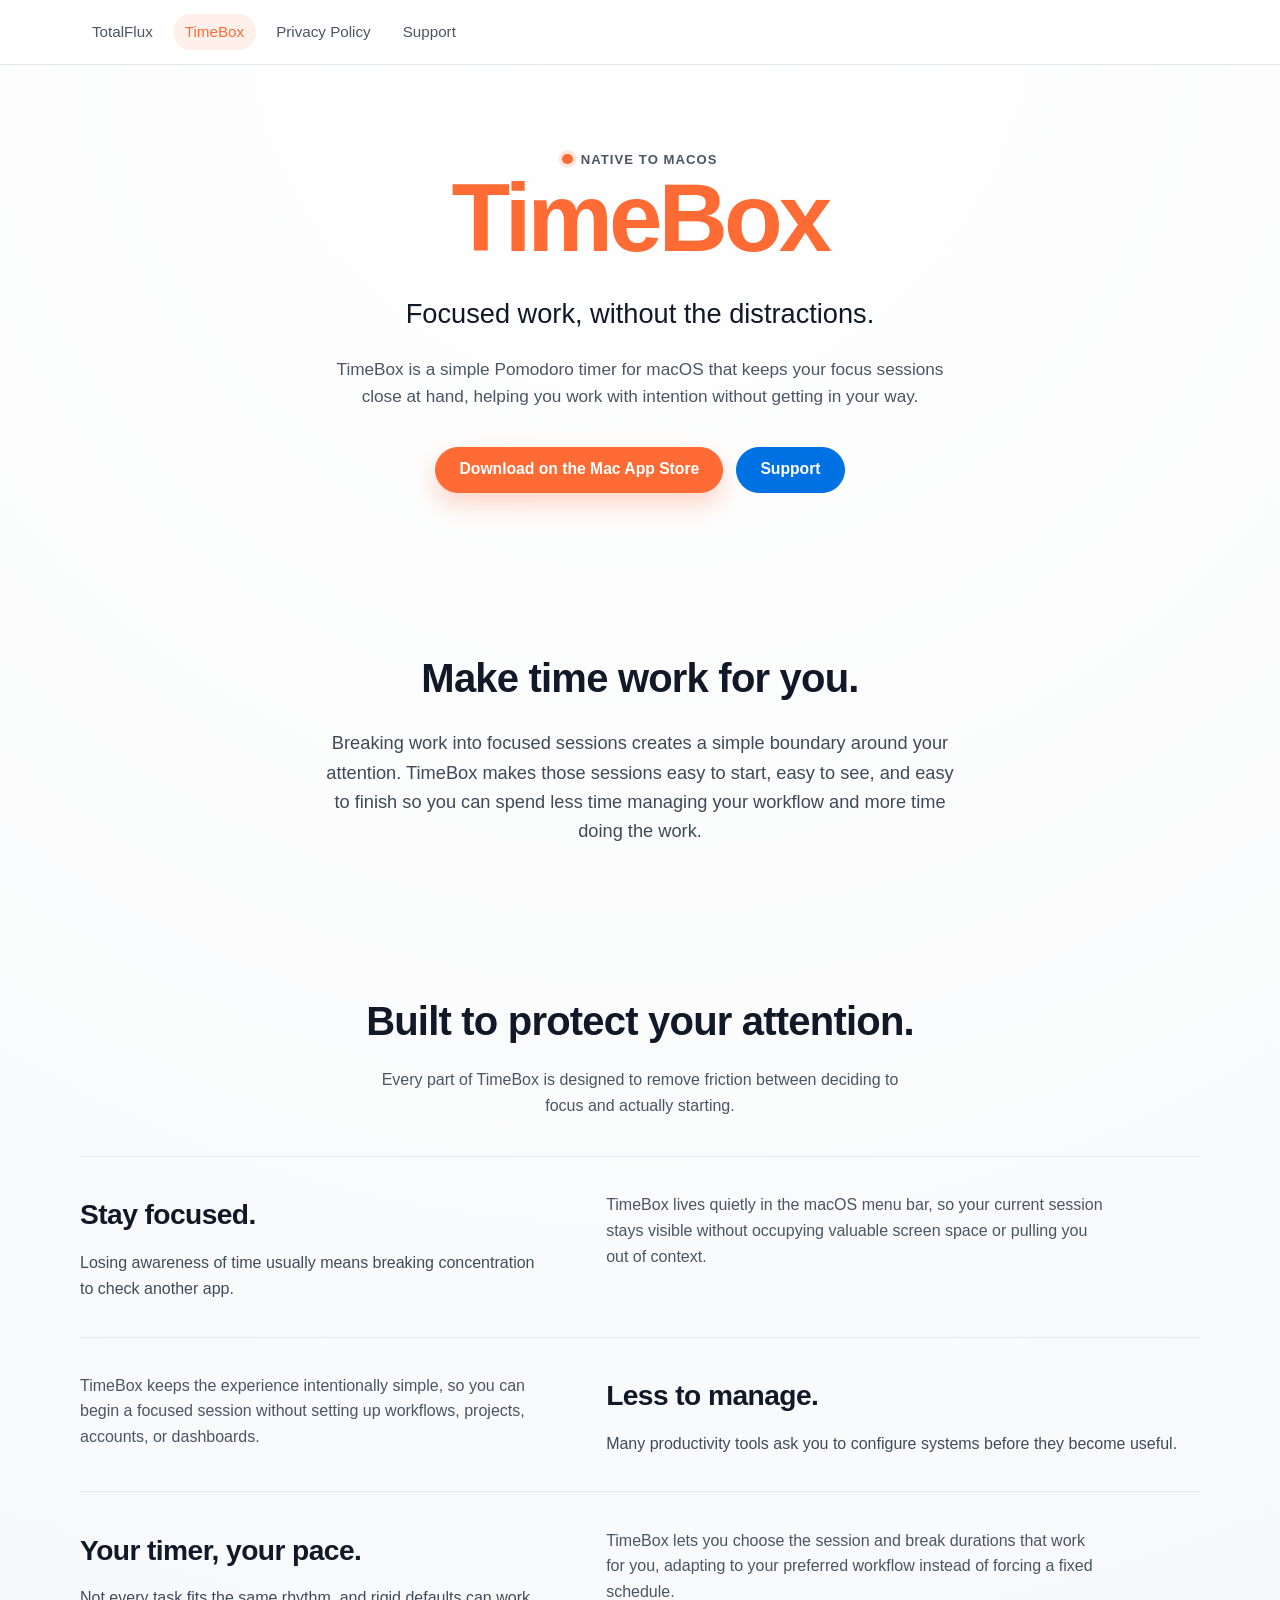
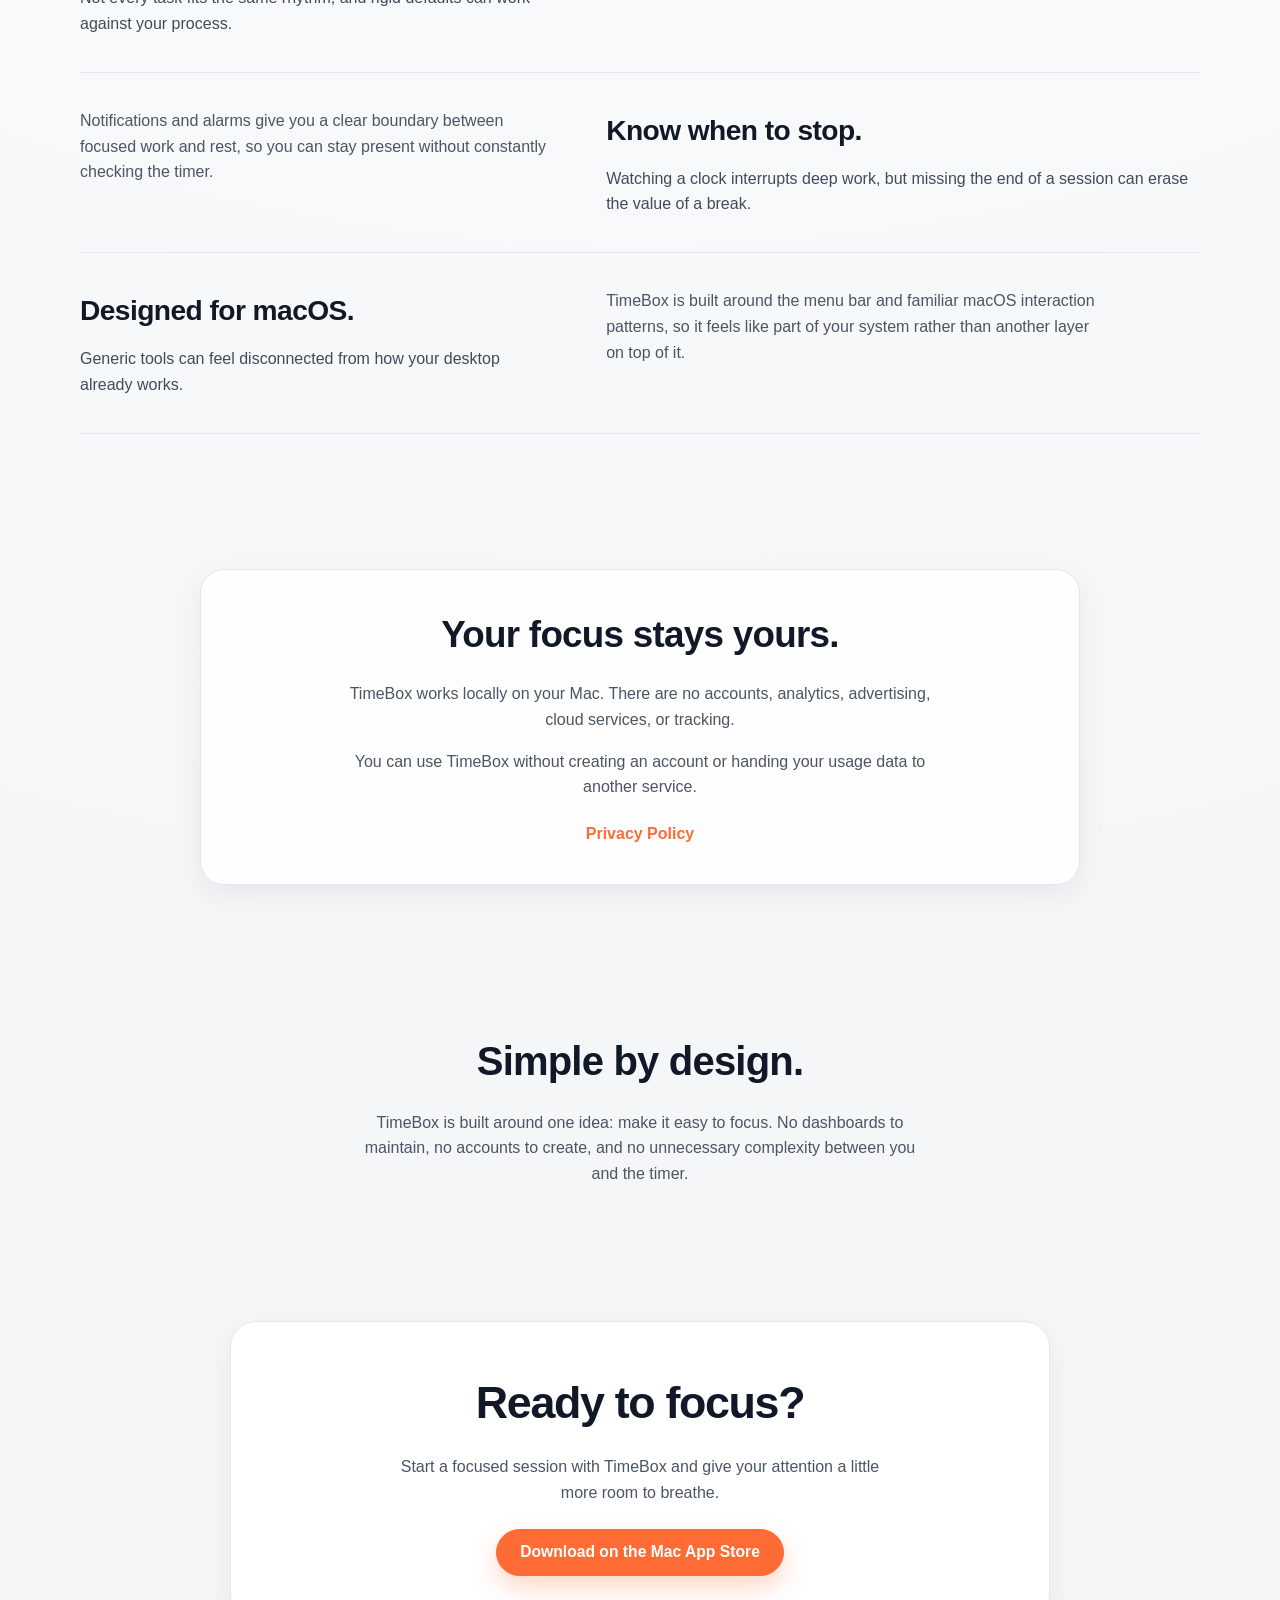
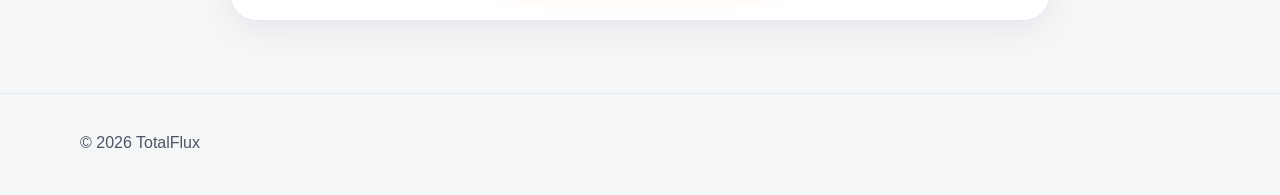
==== commit aed1225a: "Update download links to point to App Store after release" ====
--- a/timebox/index.html
+++ b/timebox/index.html
@@ -8,6 +8,7 @@
       name="description"
       content="TimeBox is a simple Pomodoro timer for macOS that helps you create focused work sessions and intentional breaks without extra complexity."
     />
+    <link rel="icon" href="../favicon.ico" />
     <link rel="stylesheet" href="../assets/style.css" />
     <link rel="stylesheet" href="../assets/timebox.css" />
   </head>
@@ -46,9 +47,9 @@
                 close at hand, helping you work with intention without getting in your way.
               </p>
               <div class="timebox-cta-row">
-                <button type="button" class="button-primary timebox-button timebox-button--primary">
-                  Coming soon to the Mac App Store
-                </button>
+                <a class="button-primary timebox-button timebox-button--primary" href="https://apps.apple.com/app/id6805287426" target="_blank" rel="noopener">
+                  Download on the Mac App Store
+                </a>
                 <a class="timebox-button timebox-button--secondary" href="support/index.html">
                   Support
                 </a>
@@ -194,9 +195,9 @@
                 Start a focused session with TimeBox and give your attention a little more room
                 to breathe.
               </p>
-              <button type="button" class="button-primary timebox-button timebox-button--primary">
-                Coming soon to the Mac App Store
-              </button>
+              <a class="button-primary timebox-button timebox-button--primary" href="https://apps.apple.com/app/id6805287426" target="_blank" rel="noopener">
+                Download on the Mac App Store
+              </a>
             </div>
           </div>
         </section>
